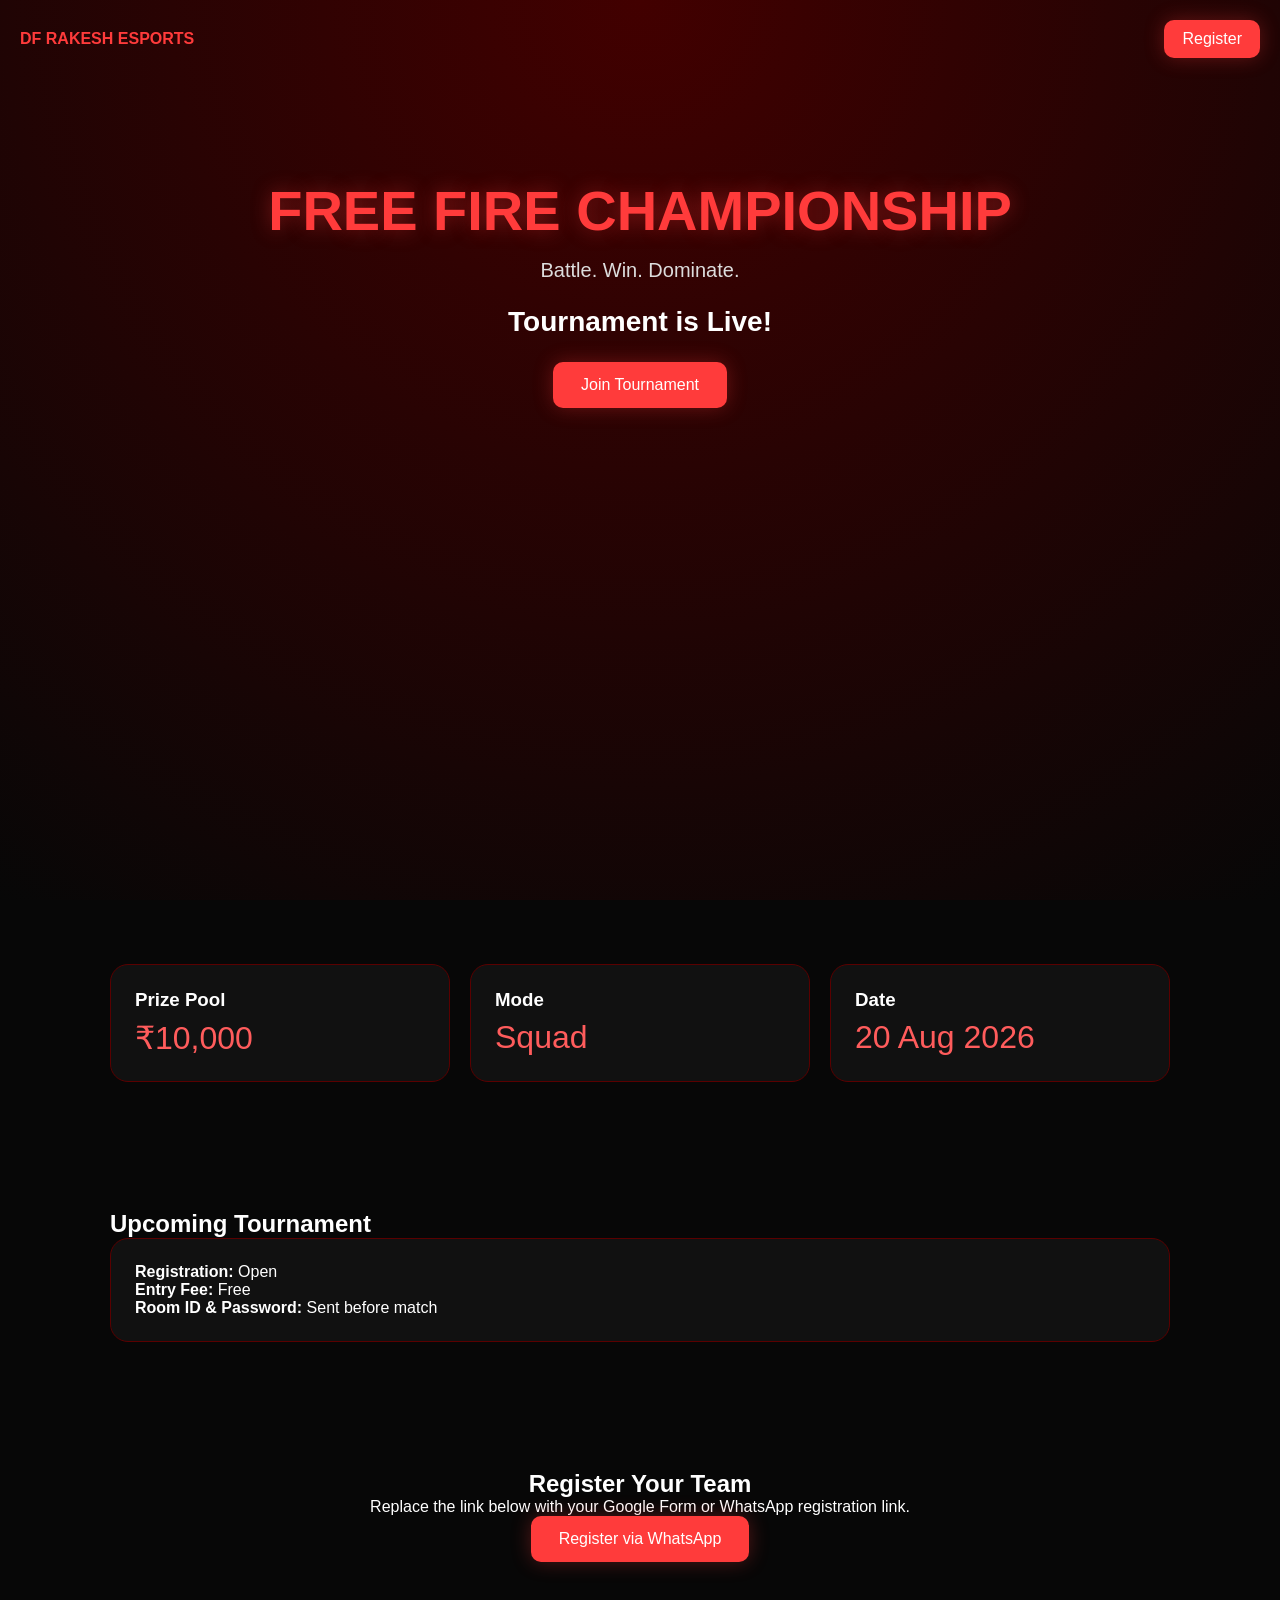
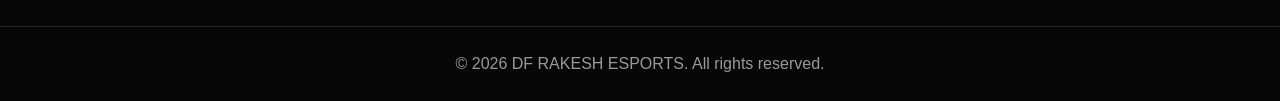
==== index.html @ 75fdbab4 "Add files via upload" ====
<!DOCTYPE html>
<html lang="en">
<head>
  <meta charset="UTF-8">
  <meta name="viewport" content="width=device-width, initial-scale=1.0">
  <title>DF RAKESH ESPORTS | Free Fire Tournament</title>
  <link rel="stylesheet" href="style.css">
</head>
<body>
  <header class="hero">
    <nav class="nav">
      <div class="logo">DF RAKESH ESPORTS</div>
      <a class="btn small" href="#register">Register</a>
    </nav>
    <div class="hero-content">
      <h1>FREE FIRE CHAMPIONSHIP</h1>
      <p>Battle. Win. Dominate.</p>
      <div id="countdown" class="countdown"></div>
      <a class="btn" href="#register">Join Tournament</a>
    </div>
  </header>

  <section class="section cards">
    <div class="card">
      <h3>Prize Pool</h3>
      <p class="big">₹10,000</p>
    </div>
    <div class="card">
      <h3>Mode</h3>
      <p class="big">Squad</p>
    </div>
    <div class="card">
      <h3>Date</h3>
      <p class="big">20 Aug 2026</p>
    </div>
  </section>

  <section class="section">
    <h2>Upcoming Tournament</h2>
    <div class="tournament">
      <p><strong>Registration:</strong> Open</p>
      <p><strong>Entry Fee:</strong> Free</p>
      <p><strong>Room ID &amp; Password:</strong> Sent before match</p>
    </div>
  </section>

  <section id="register" class="section register">
    <h2>Register Your Team</h2>
    <p>Replace the link below with your Google Form or WhatsApp registration link.</p>
    <a class="btn" href="https://wa.me/" target="_blank">Register via WhatsApp</a>
  </section>

  <footer class="footer">
    <p>© 2026 DF RAKESH ESPORTS. All rights reserved.</p>
  </footer>

  <script src="script.js"></script>
</body>
</html>
---- style.css ----
*{margin:0;padding:0;box-sizing:border-box}
body{font-family:Arial,Helvetica,sans-serif;background:#070707;color:#fff}
.hero{min-height:100vh;background:radial-gradient(circle at top,#420000,#070707);padding:20px}
.nav{display:flex;justify-content:space-between;align-items:center}
.logo{font-weight:700;color:#ff3b3b}
.hero-content{max-width:900px;margin:120px auto;text-align:center}
.hero h1{font-size:56px;color:#ff3b3b;text-shadow:0 0 20px rgba(255,59,59,.4)}
.hero p{margin:16px 0;color:#ddd;font-size:20px}
.countdown{margin:24px 0;font-size:28px;font-weight:700}
.btn{display:inline-block;background:#ff3b3b;color:#fff;padding:14px 28px;border-radius:10px;text-decoration:none;box-shadow:0 0 20px rgba(255,59,59,.3)}
.small{padding:10px 18px}
.section{padding:64px 20px;max-width:1100px;margin:0 auto}
.cards{display:grid;grid-template-columns:repeat(auto-fit,minmax(220px,1fr));gap:20px}
.card,.tournament{background:#111;border:1px solid #5a0000;border-radius:18px;padding:24px}
.big{font-size:32px;color:#ff5c5c;margin-top:8px}
.register{text-align:center}
.footer{text-align:center;padding:28px;color:#999;border-top:1px solid #222}
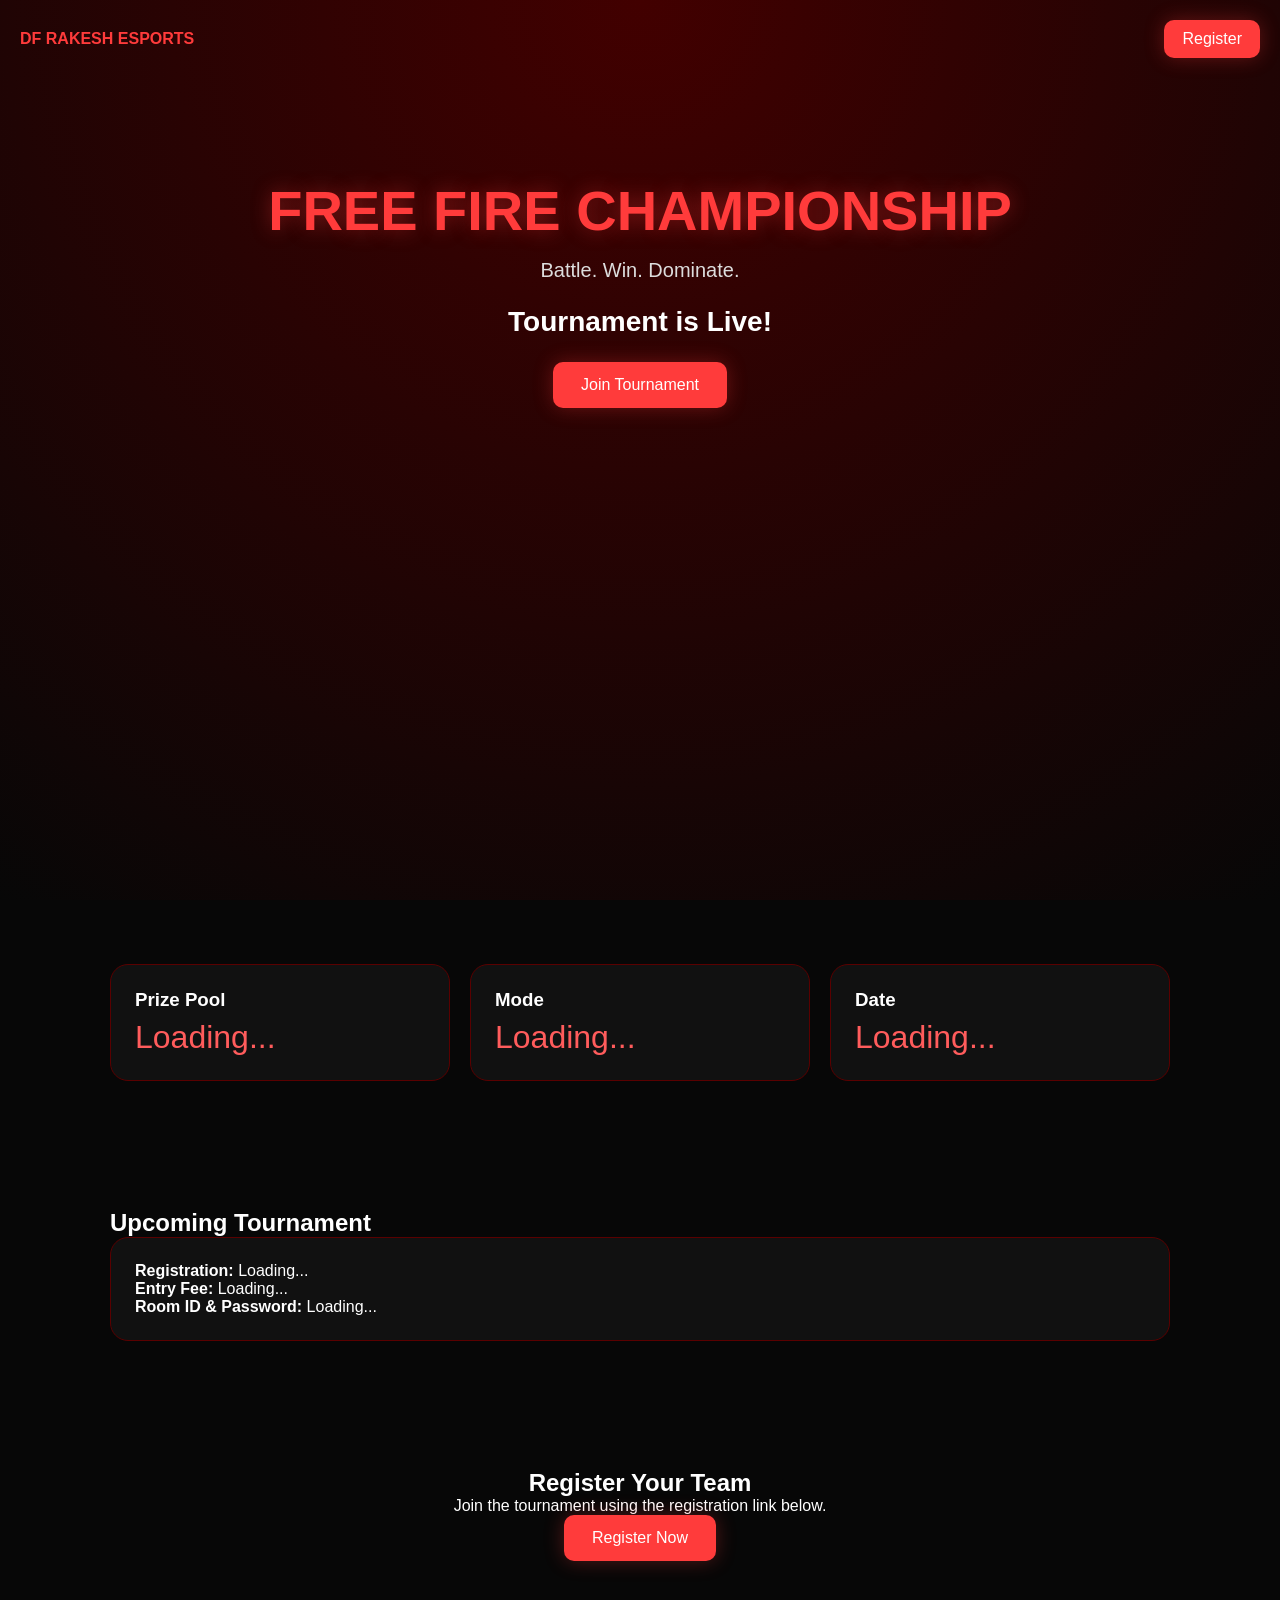
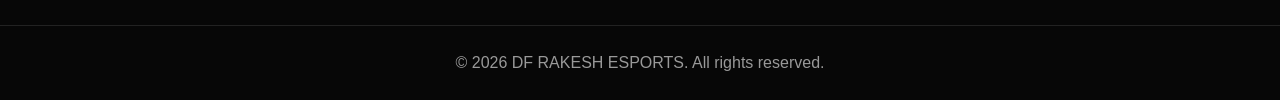
==== commit c4222544: "Update index.html" ====
--- a/index.html
+++ b/index.html
@@ -6,54 +6,108 @@
   <title>DF RAKESH ESPORTS | Free Fire Tournament</title>
   <link rel="stylesheet" href="style.css">
 </head>
+
 <body>
+
   <header class="hero">
     <nav class="nav">
       <div class="logo">DF RAKESH ESPORTS</div>
       <a class="btn small" href="#register">Register</a>
     </nav>
+
     <div class="hero-content">
       <h1>FREE FIRE CHAMPIONSHIP</h1>
       <p>Battle. Win. Dominate.</p>
+
       <div id="countdown" class="countdown"></div>
+
       <a class="btn" href="#register">Join Tournament</a>
     </div>
   </header>
 
+
   <section class="section cards">
+
     <div class="card">
       <h3>Prize Pool</h3>
-      <p class="big">₹10,000</p>
+      <p id="prize_pool" class="big">Loading...</p>
     </div>
+
     <div class="card">
       <h3>Mode</h3>
-      <p class="big">Squad</p>
+      <p id="mode" class="big">Loading...</p>
     </div>
+
     <div class="card">
       <h3>Date</h3>
-      <p class="big">20 Aug 2026</p>
+      <p id="tournament_date" class="big">Loading...</p>
     </div>
+
   </section>
 
+
   <section class="section">
+
     <h2>Upcoming Tournament</h2>
+
     <div class="tournament">
-      <p><strong>Registration:</strong> Open</p>
-      <p><strong>Entry Fee:</strong> Free</p>
-      <p><strong>Room ID &amp; Password:</strong> Sent before match</p>
+
+      <p>
+        <strong>Registration:</strong>
+        <span id="registration_status">Loading...</span>
+      </p>
+
+      <p>
+        <strong>Entry Fee:</strong>
+        <span id="entry_fee">Loading...</span>
+      </p>
+
+      <p>
+        <strong>Room ID &amp; Password:</strong>
+        <span id="room_info">Loading...</span>
+      </p>
+
     </div>
+
   </section>
 
+
   <section id="register" class="section register">
+
     <h2>Register Your Team</h2>
-    <p>Replace the link below with your Google Form or WhatsApp registration link.</p>
-    <a class="btn" href="https://wa.me/" target="_blank">Register via WhatsApp</a>
+
+    <p>Join the tournament using the registration link below.</p>
+
+    <a
+      id="registration_link"
+      class="btn"
+      href="#"
+      target="_blank"
+      rel="noopener noreferrer">
+      Register Now
+    </a>
+
+    <div id="qr_section" style="display:none; margin-top:30px;">
+
+      <h3>Scan QR Code</h3>
+
+      <img
+        id="qr_image"
+        src=""
+        alt="Registration QR Code"
+        style="max-width:250px; width:100%; margin-top:15px; border-radius:12px;">
+
+    </div>
+
   </section>
+
 
   <footer class="footer">
     <p>© 2026 DF RAKESH ESPORTS. All rights reserved.</p>
   </footer>
 
+
   <script src="script.js"></script>
+
 </body>
 </html>
--- a/style.css
+++ b/style.css
@@ -15,3 +15,73 @@
 .big{font-size:32px;color:#ff5c5c;margin-top:8px}
 .register{text-align:center}
 .footer{text-align:center;padding:28px;color:#999;border-top:1px solid #222}
+.admin-page{
+  min-height:100vh;
+  background:#070707;
+  display:flex;
+  justify-content:center;
+  align-items:center;
+  padding:30px;
+}
+
+.admin-box{
+  width:100%;
+  max-width:600px;
+  background:#111;
+  border:1px solid #5a0000;
+  border-radius:18px;
+  padding:30px;
+  box-shadow:0 0 30px rgba(255,59,59,.15);
+}
+
+.admin-box h1{
+  color:#ff3b3b;
+  margin-bottom:25px;
+}
+
+.admin-box input{
+  width:100%;
+  padding:14px;
+  margin:8px 0 18px;
+  background:#070707;
+  border:1px solid #444;
+  border-radius:8px;
+  color:#fff;
+  font-size:16px;
+}
+
+.admin-box label{
+  display:block;
+  color:#ddd;
+  font-weight:bold;
+}
+
+.admin-box button{
+  border:none;
+  cursor:pointer;
+  font-size:16px;
+}
+
+.admin-header{
+  display:flex;
+  justify-content:space-between;
+  align-items:center;
+}
+
+.logout{
+  background:#333;
+  color:white;
+  padding:10px 15px;
+  border-radius:8px;
+}
+
+.save-btn{
+  width:100%;
+  margin-top:10px;
+}
+
+#loginStatus,
+#saveStatus{
+  margin-top:15px;
+  color:#ff5c5c;
+}
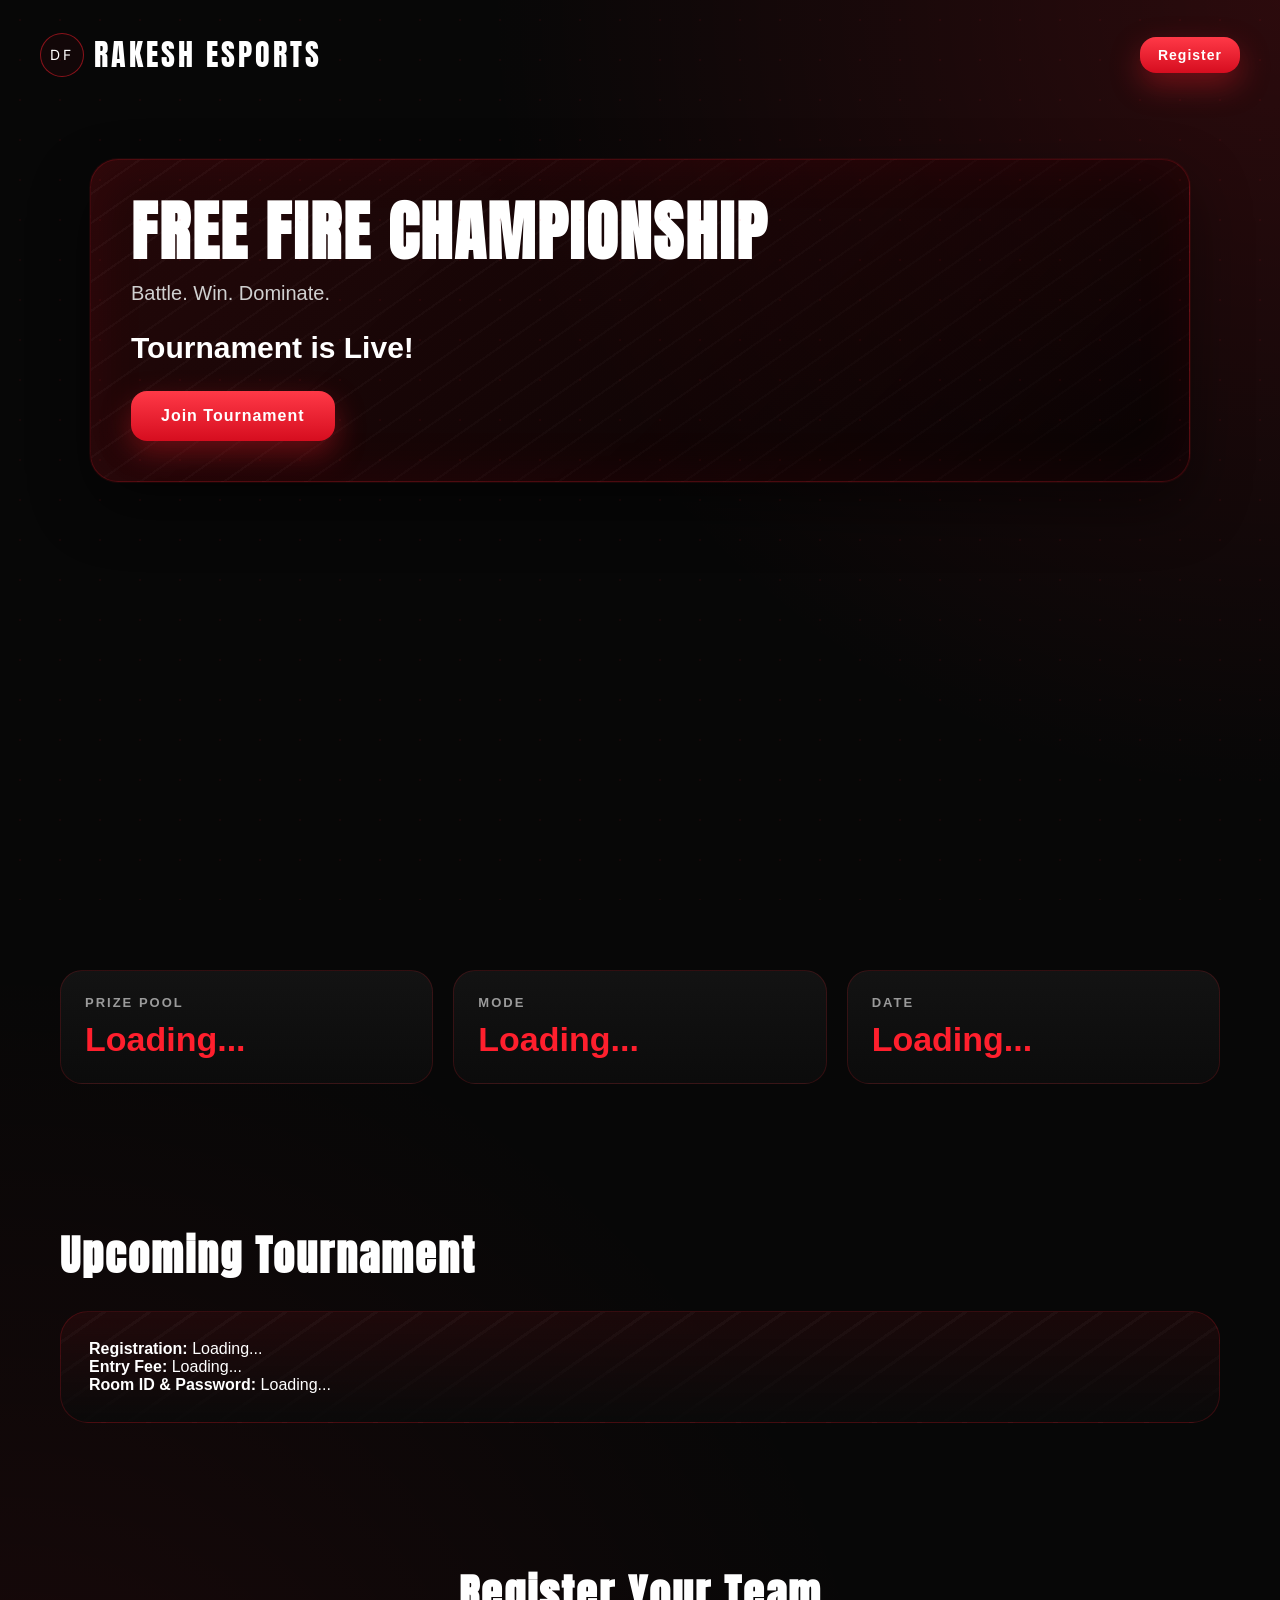
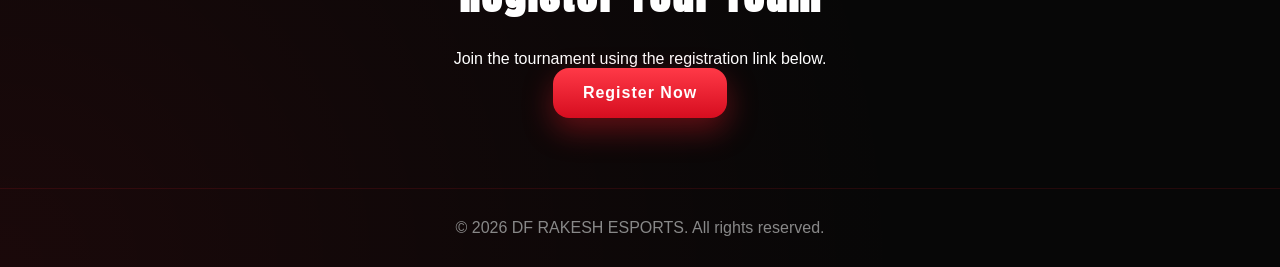
==== commit 03511780: "Update index.html" ====
--- a/index.html
+++ b/index.html
@@ -3,7 +3,7 @@
 <head>
   <meta charset="UTF-8">
   <meta name="viewport" content="width=device-width, initial-scale=1.0">
-  <title>DF RAKESH ESPORTS | Free Fire Tournament</title>
+  <title>RAKESH ESPORTS | Free Fire Tournament</title>
   <link rel="stylesheet" href="style.css">
 </head>
 
@@ -11,7 +11,7 @@
 
   <header class="hero">
     <nav class="nav">
-      <div class="logo">DF RAKESH ESPORTS</div>
+      <div class="logo"> RAKESH ESPORTS</div>
       <a class="btn small" href="#register">Register</a>
     </nav>
 
--- a/style.css
+++ b/style.css
@@ -1,23 +1,243 @@
-*{margin:0;padding:0;box-sizing:border-box}
-body{font-family:Arial,Helvetica,sans-serif;background:#070707;color:#fff}
-.hero{min-height:100vh;background:radial-gradient(circle at top,#420000,#070707);padding:20px}
-.nav{display:flex;justify-content:space-between;align-items:center}
-.logo{font-weight:700;color:#ff3b3b}
-.hero-content{max-width:900px;margin:120px auto;text-align:center}
-.hero h1{font-size:56px;color:#ff3b3b;text-shadow:0 0 20px rgba(255,59,59,.4)}
-.hero p{margin:16px 0;color:#ddd;font-size:20px}
-.countdown{margin:24px 0;font-size:28px;font-weight:700}
-.btn{display:inline-block;background:#ff3b3b;color:#fff;padding:14px 28px;border-radius:10px;text-decoration:none;box-shadow:0 0 20px rgba(255,59,59,.3)}
-.small{padding:10px 18px}
-.section{padding:64px 20px;max-width:1100px;margin:0 auto}
-.cards{display:grid;grid-template-columns:repeat(auto-fit,minmax(220px,1fr));gap:20px}
-.card,.tournament{background:#111;border:1px solid #5a0000;border-radius:18px;padding:24px}
-.big{font-size:32px;color:#ff5c5c;margin-top:8px}
-.register{text-align:center}
-.footer{text-align:center;padding:28px;color:#999;border-top:1px solid #222}
+/* ===== Google Font ===== */
+@import url('https://fonts.googleapis.com/css2?family=Anton&family=Inter:wght@300;400;500;600;700;800&display=swap');
+
+:root{
+  --bg:#070707;
+  --bg2:#0d0d0d;
+  --card:#111111;
+  --red:#ff1f2d;
+  --red2:#b30015;
+  --text:#ffffff;
+  --muted:#9a9a9a;
+  --border:#3a0d12;
+}
+
+*{
+  margin:0;
+  padding:0;
+  box-sizing:border-box;
+}
+
+body{
+  font-family: Arial, Helvetica, sans-serif;
+  background:
+    radial-gradient(circle at top right, rgba(255,30,45,.15), transparent 35%),
+    radial-gradient(circle at bottom left, rgba(255,30,45,.08), transparent 40%),
+    #070707;
+  color:#fff;
+  overflow-x:hidden;
+}
+body::before{
+  content:'';
+  position:fixed;
+  inset:0;
+  pointer-events:none;
+  background-image:radial-gradient(circle, rgba(255,31,45,.35) 1px, transparent 1px);
+  background-size:40px 40px;
+  opacity:.18;
+  animation:moveBg 25s linear infinite;
+}
+
+@keyframes moveBg{
+  from{transform:translateY(0);}
+  to{transform:translateY(40px);}
+}
+/* ===== Hero ===== */
+.hero{
+  min-height:100vh;
+  padding:20px;
+}
+
+/* ===== Navbar ===== */
+.nav{
+  display:flex;
+  justify-content:space-between;
+  align-items:center;
+  max-width:1200px;
+  margin:auto;
+  padding:12px 0;
+}
+
+.logo{
+  display:flex;
+  align-items:center;
+  gap:10px;
+  font-family:'Anton',sans-serif;
+  font-size:30px;
+  letter-spacing:3px;
+  color:#fff;
+}
+
+.logo::before{
+  content:'DF';
+  width:42px;
+  height:42px;
+  border-radius:50%;
+  display:grid;
+  place-items:center;
+  border:1px solid rgba(255,31,45,.5);
+  color:#fff;
+  font-size:14px;
+  font-family:'Inter',sans-serif;
+  background:#120708;
+}
+
+.logo span{
+  color:var(--red);
+}
+
+/* ===== Hero Content ===== */
+.hero-content{
+  max-width:1100px;
+  margin:70px auto;
+  padding:40px;
+  border-radius:28px;
+  background:
+    linear-gradient(135deg, rgba(255,20,30,.12), rgba(0,0,0,.65)),
+    repeating-linear-gradient(
+      -35deg,
+      rgba(255,255,255,.03) 0 2px,
+      transparent 2px 24px
+    );
+  border:1px solid rgba(255,31,45,.22);
+  box-shadow:
+    0 0 0 1px rgba(255,31,45,.08),
+    0 25px 60px rgba(0,0,0,.45),
+    inset 0 0 60px rgba(255,31,45,.08);
+}
+
+.hero h1{
+  font-family:'Anton',sans-serif;
+  font-size:64px;
+  line-height:1;
+  letter-spacing:2px;
+  color:#fff;
+}
+
+.hero h1 span{
+  color:var(--red);
+}
+
+.hero p{
+  margin:18px 0;
+  color:#d0d0d0;
+  font-size:20px;
+}
+
+.countdown{
+  margin:26px 0;
+  font-size:30px;
+  font-weight:800;
+  color:#fff;
+}
+
+/* ===== Buttons ===== */
+.btn{
+  display:inline-flex;
+  align-items:center;
+  justify-content:center;
+  gap:10px;
+  padding:16px 30px;
+  border-radius:16px;
+  text-decoration:none;
+  font-weight:800;
+  letter-spacing:1px;
+  transition:.3s ease;
+  background:linear-gradient(180deg, #ff3947, #d60d1f);
+  color:#fff;
+  box-shadow:0 12px 30px rgba(255,31,45,.35);
+}
+
+.btn:hover{
+  transform:translateY(-3px);
+  box-shadow:0 18px 40px rgba(255,31,45,.45);
+}
+
+.small{
+  padding:10px 18px;
+  font-size:14px;
+}
+
+/* ===== Sections ===== */
+.section{
+  padding:70px 20px;
+  max-width:1200px;
+  margin:0 auto;
+}
+
+.section h2{
+  font-family:'Anton',sans-serif;
+  font-size:42px;
+  letter-spacing:2px;
+  margin-bottom:24px;
+}
+
+/* ===== Cards ===== */
+.cards{
+  display:grid;
+  grid-template-columns:repeat(auto-fit,minmax(220px,1fr));
+  gap:20px;
+}
+
+.card{
+  background:linear-gradient(180deg, rgba(20,20,20,.95), rgba(12,12,12,.95));
+  border:1px solid rgba(255,31,45,.16);
+  border-radius:22px;
+  padding:24px;
+  transition:.3s;
+}
+
+.card:hover{
+  transform:translateY(-5px);
+  border-color:rgba(255,31,45,.4);
+}
+
+.card h3{
+  color:#9b9b9b;
+  text-transform:uppercase;
+  letter-spacing:2px;
+  font-size:13px;
+}
+
+.big{
+  font-size:34px;
+  color:var(--red);
+  font-weight:800;
+  margin-top:10px;
+}
+
+/* ===== Tournament ===== */
+.tournament{
+  background:
+    linear-gradient(180deg, rgba(255,31,45,.08), rgba(10,10,10,.95)),
+    repeating-linear-gradient(
+      -35deg,
+      rgba(255,255,255,.03) 0 3px,
+      transparent 3px 26px
+    );
+  border:1px solid rgba(255,31,45,.18);
+  border-radius:28px;
+  padding:28px;
+}
+
+.register{
+  text-align:center;
+}
+
+/* ===== Footer ===== */
+.footer{
+  text-align:center;
+  padding:30px;
+  color:#888;
+  border-top:1px solid rgba(255,31,45,.12);
+}
+
+/* ===== Admin Page ===== */
 .admin-page{
   min-height:100vh;
-  background:#070707;
+  background:
+    radial-gradient(circle at top, rgba(255,31,45,.12), transparent 40%),
+    var(--bg);
   display:flex;
   justify-content:center;
   align-items:center;
@@ -26,34 +246,48 @@
 
 .admin-box{
   width:100%;
-  max-width:600px;
-  background:#111;
-  border:1px solid #5a0000;
-  border-radius:18px;
-  padding:30px;
-  box-shadow:0 0 30px rgba(255,59,59,.15);
+  max-width:620px;
+  background:linear-gradient(180deg, rgba(20,20,20,.98), rgba(10,10,10,.98));
+  border:1px solid rgba(255,31,45,.2);
+  border-radius:24px;
+  padding:32px;
+  box-shadow:
+    0 0 0 1px rgba(255,31,45,.08),
+    0 25px 60px rgba(0,0,0,.5),
+    inset 0 0 40px rgba(255,31,45,.05);
 }
 
 .admin-box h1{
-  color:#ff3b3b;
-  margin-bottom:25px;
+  font-family:'Anton',sans-serif;
+  font-size:40px;
+  letter-spacing:2px;
+  color:#fff;
+  margin-bottom:24px;
+}
+
+.admin-box label{
+  display:block;
+  color:#d8d8d8;
+  font-weight:700;
+  margin-bottom:8px;
 }
 
 .admin-box input{
   width:100%;
-  padding:14px;
-  margin:8px 0 18px;
-  background:#070707;
-  border:1px solid #444;
-  border-radius:8px;
+  padding:14px 16px;
+  margin-bottom:18px;
+  background:#0a0a0a;
+  border:1px solid #2a2a2a;
+  border-radius:12px;
   color:#fff;
   font-size:16px;
-}
-
-.admin-box label{
-  display:block;
-  color:#ddd;
-  font-weight:bold;
+  transition:.3s;
+}
+
+.admin-box input:focus{
+  outline:none;
+  border-color:rgba(255,31,45,.6);
+  box-shadow:0 0 0 4px rgba(255,31,45,.12);
 }
 
 .admin-box button{
@@ -66,22 +300,61 @@
   display:flex;
   justify-content:space-between;
   align-items:center;
+  margin-bottom:10px;
 }
 
 .logout{
-  background:#333;
-  color:white;
-  padding:10px 15px;
-  border-radius:8px;
+  background:#1a1a1a;
+  color:#fff;
+  padding:10px 16px;
+  border:1px solid rgba(255,31,45,.2);
+  border-radius:10px;
+}
+
+.logout:hover{
+  background:#241010;
 }
 
 .save-btn{
   width:100%;
-  margin-top:10px;
+  margin-top:8px;
 }
 
 #loginStatus,
 #saveStatus{
   margin-top:15px;
-  color:#ff5c5c;
-}
+  color:#ff6b75;
+  font-weight:600;
+}
+
+/* ===== Responsive ===== */
+@media (max-width:768px){
+  .hero-content{
+    padding:26px;
+    margin:40px auto;
+  }
+
+  .hero h1{
+    font-size:42px;
+  }
+
+  .hero p{
+    font-size:16px;
+  }
+
+  .countdown{
+    font-size:24px;
+  }
+
+  .section h2{
+    font-size:32px;
+  }
+
+  .logo{
+    font-size:22px;
+  }
+
+  .btn{
+    width:100%;
+  }
+}
